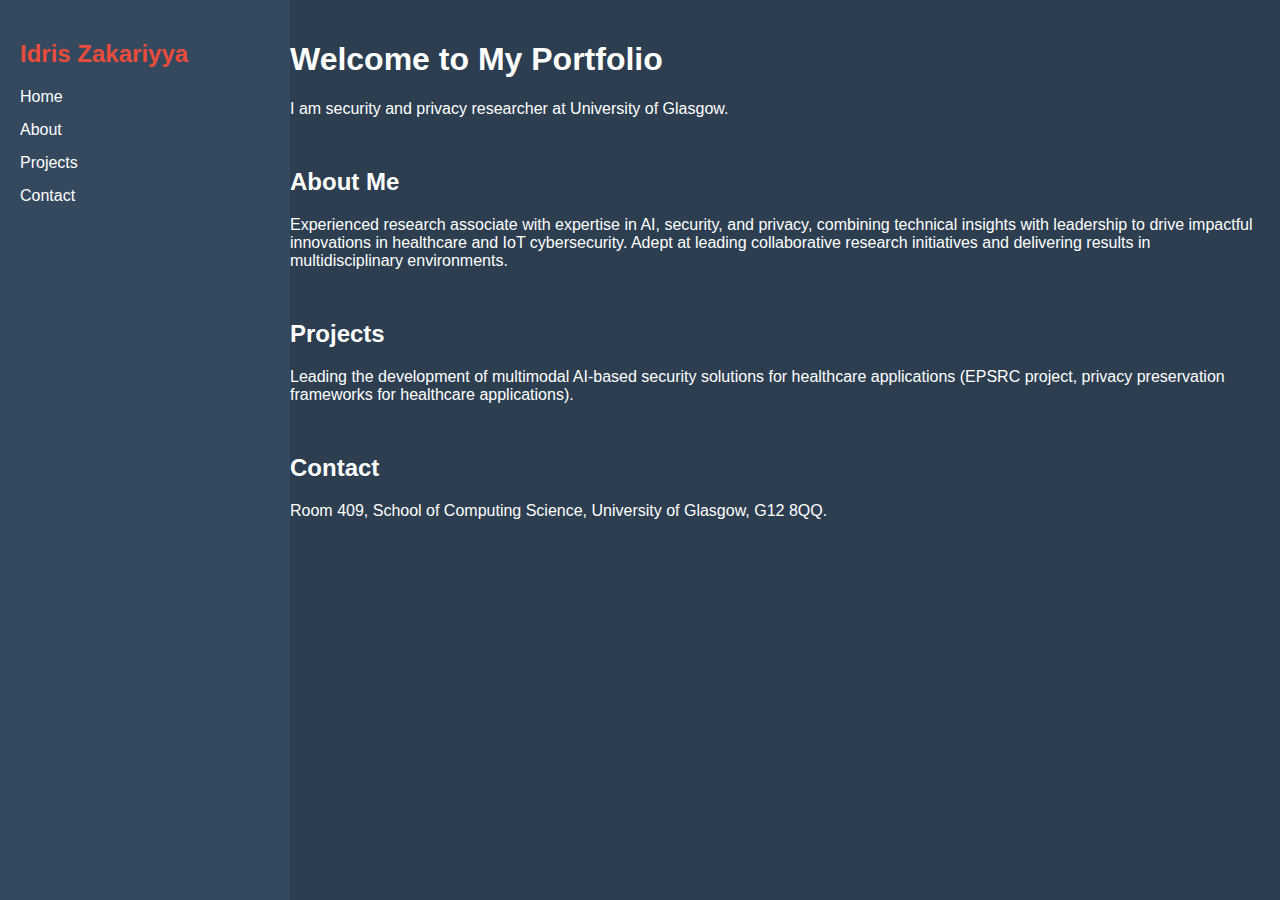
==== index.html @ 5781fd03 "Update index.html" ====
<!DOCTYPE html>
<html lang="en">
<head>
    <meta charset="UTF-8">
    <meta name="viewport" content="width=device-width, initial-scale=1.0">
    <title>Idris Zakariyya, Research Associate @ University of Glasgow</title>
    <link rel="stylesheet" href="styles.css">
    <style>
        body {
            font-family: Arial, sans-serif;
            margin: 0;
            display: flex;
            background-color: #2C3E50;
            color: white;
        }
        .sidebar {
            width: 250px;
            background: #34495E;
            padding: 20px;
            height: 100vh;
            position: fixed;
        }
        .sidebar h2 {
            color: #E74C3C;
        }
        .sidebar ul {
            list-style: none;
            padding: 0;
        }
        .sidebar ul li {
            margin: 15px 0;
        }
        .sidebar ul li a {
            color: white;
            text-decoration: none;
        }
        .content {
            margin-left: 270px;
            padding: 20px;
        }
        section {
            margin-bottom: 50px;
        }
    </style>
</head>
<body>
    <div class="sidebar">
        <h2>Idris Zakariyya</h2>
        <nav>
            <ul>
                <li><a href="#home">Home</a></li>
                <li><a href="#about">About</a></li>
                <li><a href="#projects">Projects</a></li>
                <li><a href="#contact">Contact</a></li>
            </ul>
        </nav>
    </div>
    
    <div class="content">
        <section id="home">
            <h1>Welcome to My Portfolio</h1>
            <p> I am security and privacy researcher at University of Glasgow.</p>
        </section>

        <section id="about">
            <h2>About Me</h2>
            <p>Experienced research associate with expertise in AI, security, and privacy, combining technical insights with leadership to drive impactful innovations in healthcare and IoT cybersecurity. Adept at leading collaborative research initiatives and delivering results in multidisciplinary environments.</p>
        </section>

        <section id="projects">
            <h2>Projects</h2>
            <p> Leading the development of multimodal AI-based security solutions for healthcare applications (EPSRC project, privacy preservation frameworks for healthcare applications).</p>
            
        </section>

        <section id="contact">
            <h2>Contact</h2>
            <p>Room 409, School of Computing Science, University of Glasgow, G12 8QQ.</p>
        </section>
    </div>

    <script src="script.js"></script>
</body>
</html>
---- styles.css ----
/* styles.css */
body {
    font-family: Arial, sans-serif;
    margin: 0;
    display: flex;
    background-color: #2C3E50;
    color: white;
}
/* Paste all other CSS rules from the <style> tag here */
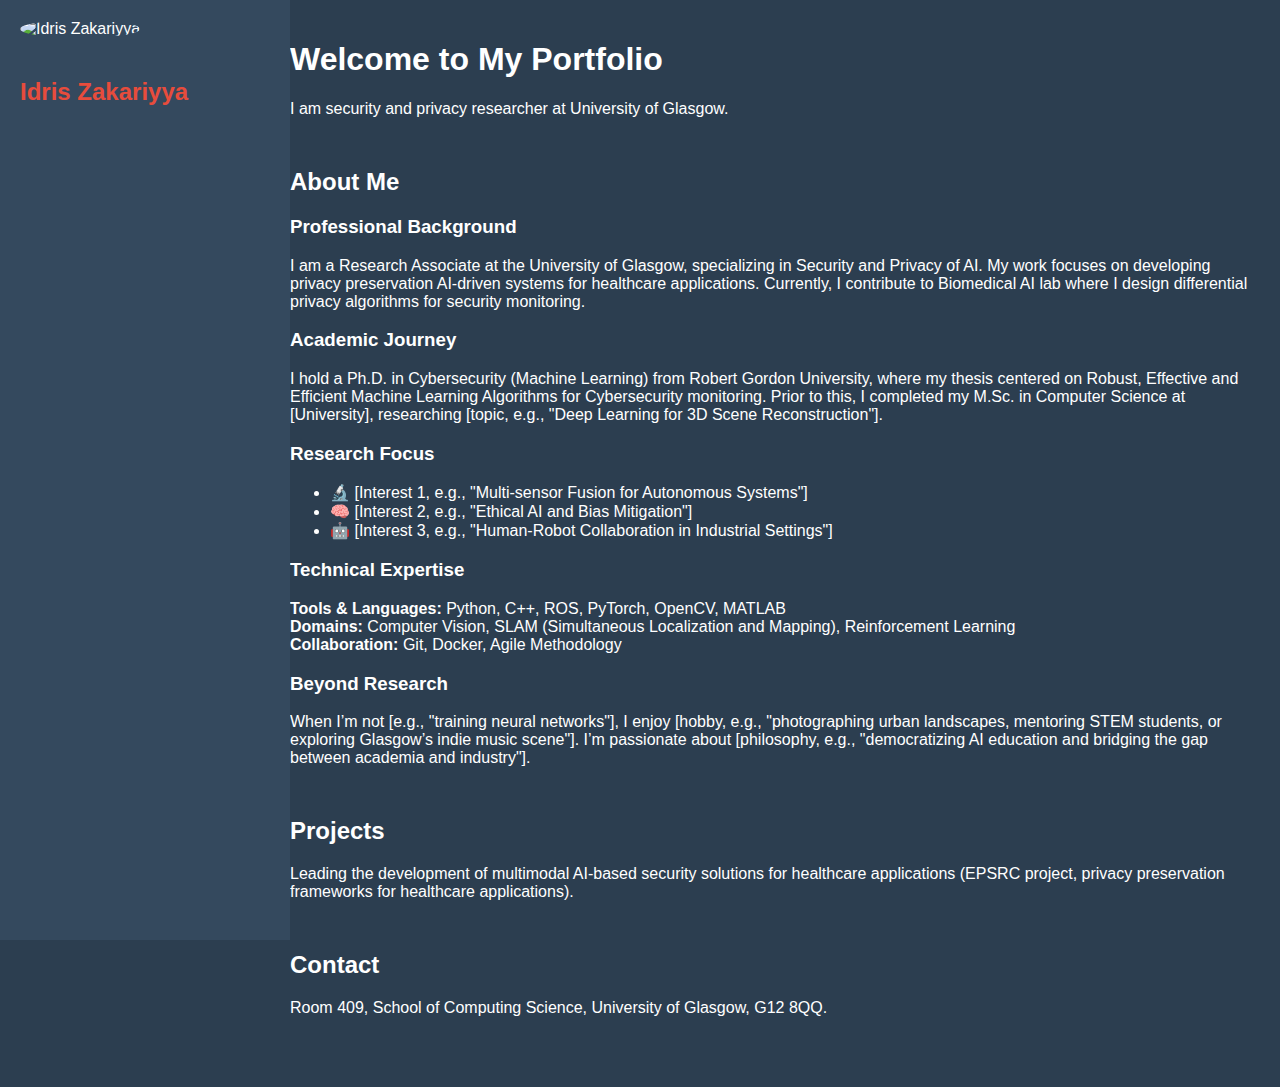
==== commit a76382d0: "Update index.html" ====
--- a/index.html
+++ b/index.html
@@ -55,6 +55,12 @@
             </ul>
         </nav>
     </div>
+
+    <div class="sidebar">
+    <img src="idris.jpg" alt="Idris Zakariyya" style="width: 150px; border-radius: 50%; margin-bottom: 20px;">
+    <h2>Idris Zakariyya</h2>
+    <!-- Rest of sidebar -->
+</div>
     
     <div class="content">
         <section id="home">
@@ -63,9 +69,49 @@
         </section>
 
         <section id="about">
-            <h2>About Me</h2>
-            <p>Experienced research associate with expertise in AI, security, and privacy, combining technical insights with leadership to drive impactful innovations in healthcare and IoT cybersecurity. Adept at leading collaborative research initiatives and delivering results in multidisciplinary environments.</p>
-        </section>
+    <h2>About Me</h2>
+    
+    <!-- Professional Summary -->
+    <h3>Professional Background</h3>
+    <p>
+        I am a Research Associate at the University of Glasgow, specializing in Security and Privacy of AI. 
+        My work focuses on developing privacy preservation AI-driven systems for healthcare applications. 
+        Currently, I contribute to Biomedical AI lab where I design differential privacy algorithms 
+        for security monitoring.
+    </p>
+
+    <!-- Academic Journey -->
+    <h3>Academic Journey</h3>
+    <p>
+        I hold a Ph.D. in Cybersecurity (Machine Learning) from Robert Gordon University, where my thesis centered on Robust, Effective and Efficient Machine
+        Learning Algorithms for Cybersecurity monitoring. Prior to this, I completed my M.Sc. in Computer Science 
+        at [University], researching [topic, e.g., "Deep Learning for 3D Scene Reconstruction"].
+    </p>
+
+    <!-- Research Interests -->
+    <h3>Research Focus</h3>
+    <ul>
+        <li>🔬 [Interest 1, e.g., "Multi-sensor Fusion for Autonomous Systems"]</li>
+        <li>🧠 [Interest 2, e.g., "Ethical AI and Bias Mitigation"]</li>
+        <li>🤖 [Interest 3, e.g., "Human-Robot Collaboration in Industrial Settings"]</li>
+    </ul>
+
+    <!-- Technical Skills -->
+    <h3>Technical Expertise</h3>
+    <p>
+        <strong>Tools & Languages:</strong> Python, C++, ROS, PyTorch, OpenCV, MATLAB<br>
+        <strong>Domains:</strong> Computer Vision, SLAM (Simultaneous Localization and Mapping), Reinforcement Learning<br>
+        <strong>Collaboration:</strong> Git, Docker, Agile Methodology
+    </p>
+
+    <!-- Personal Touch -->
+    <h3>Beyond Research</h3>
+    <p>
+        When I’m not [e.g., "training neural networks"], I enjoy [hobby, e.g., "photographing urban landscapes, mentoring STEM students, 
+        or exploring Glasgow’s indie music scene"]. I’m passionate about [philosophy, e.g., "democratizing AI education and bridging the gap 
+        between academia and industry"].
+    </p>
+</section>
 
         <section id="projects">
             <h2>Projects</h2>
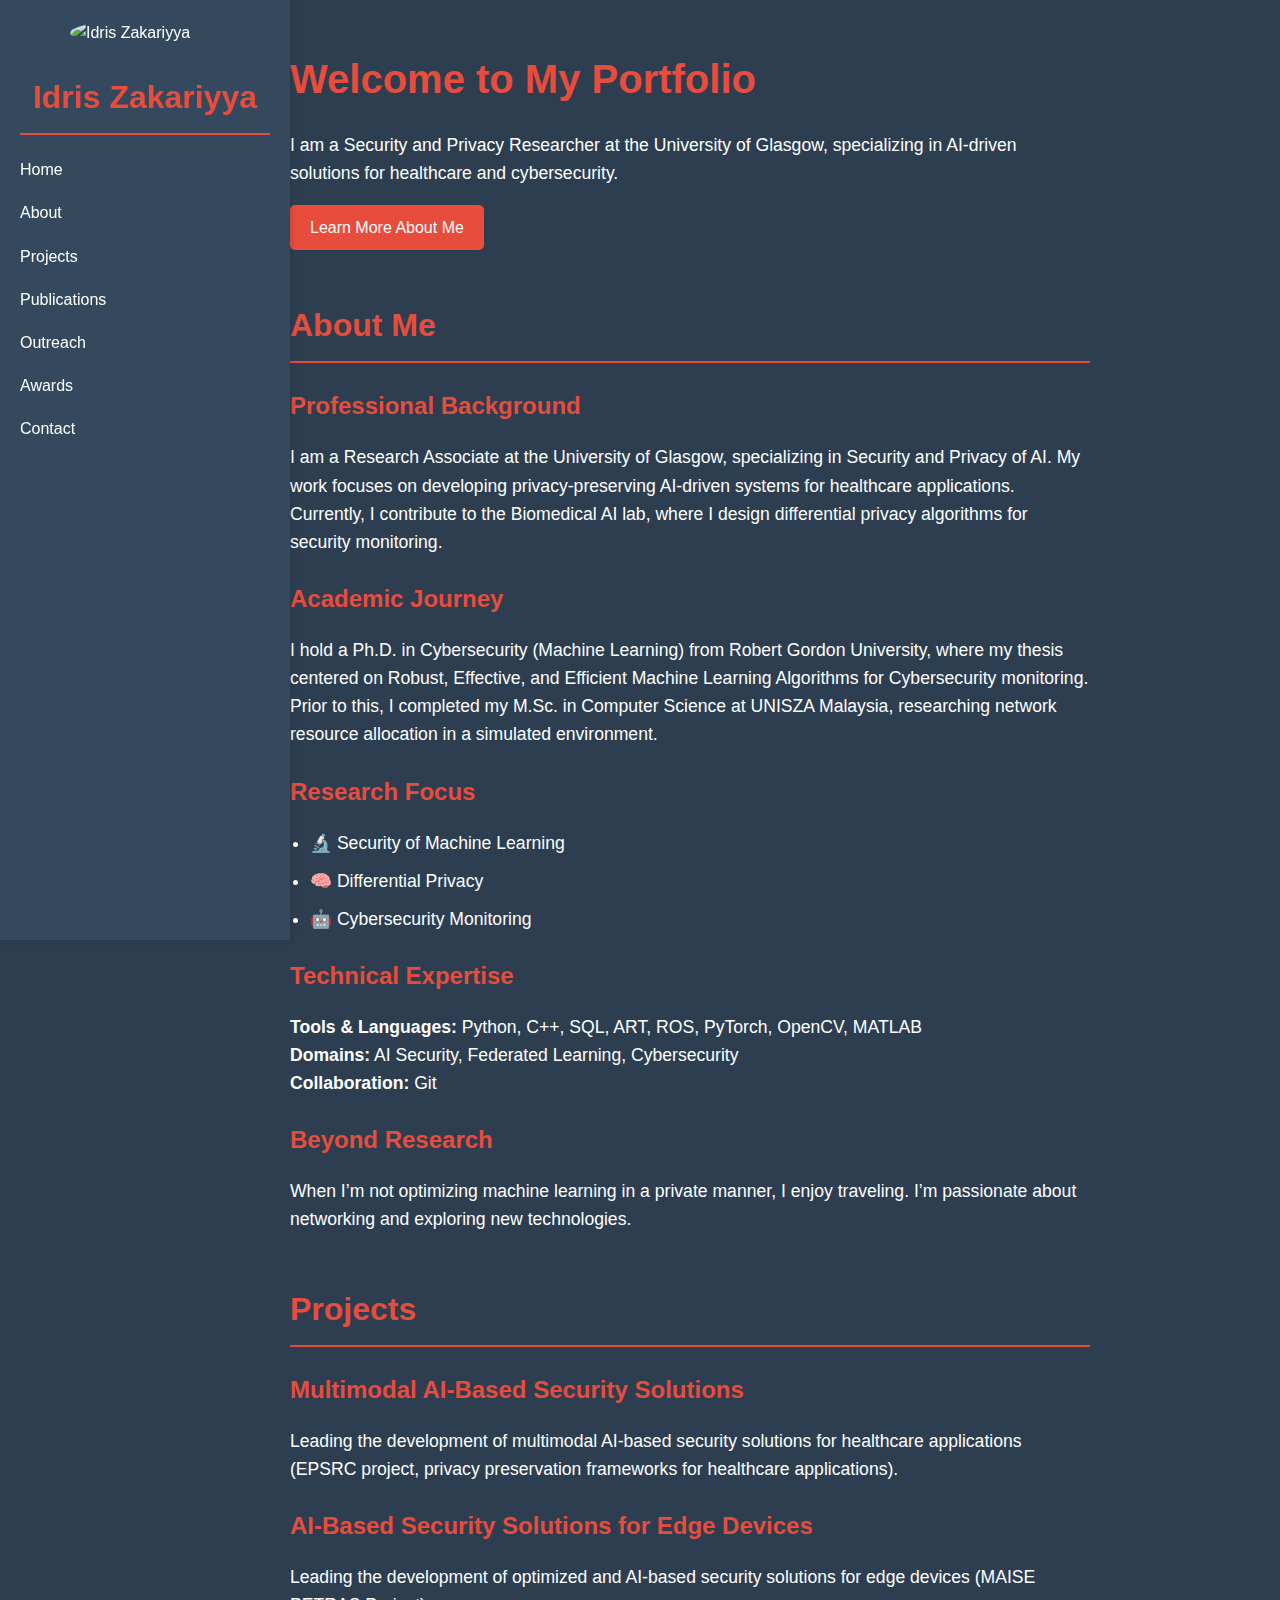
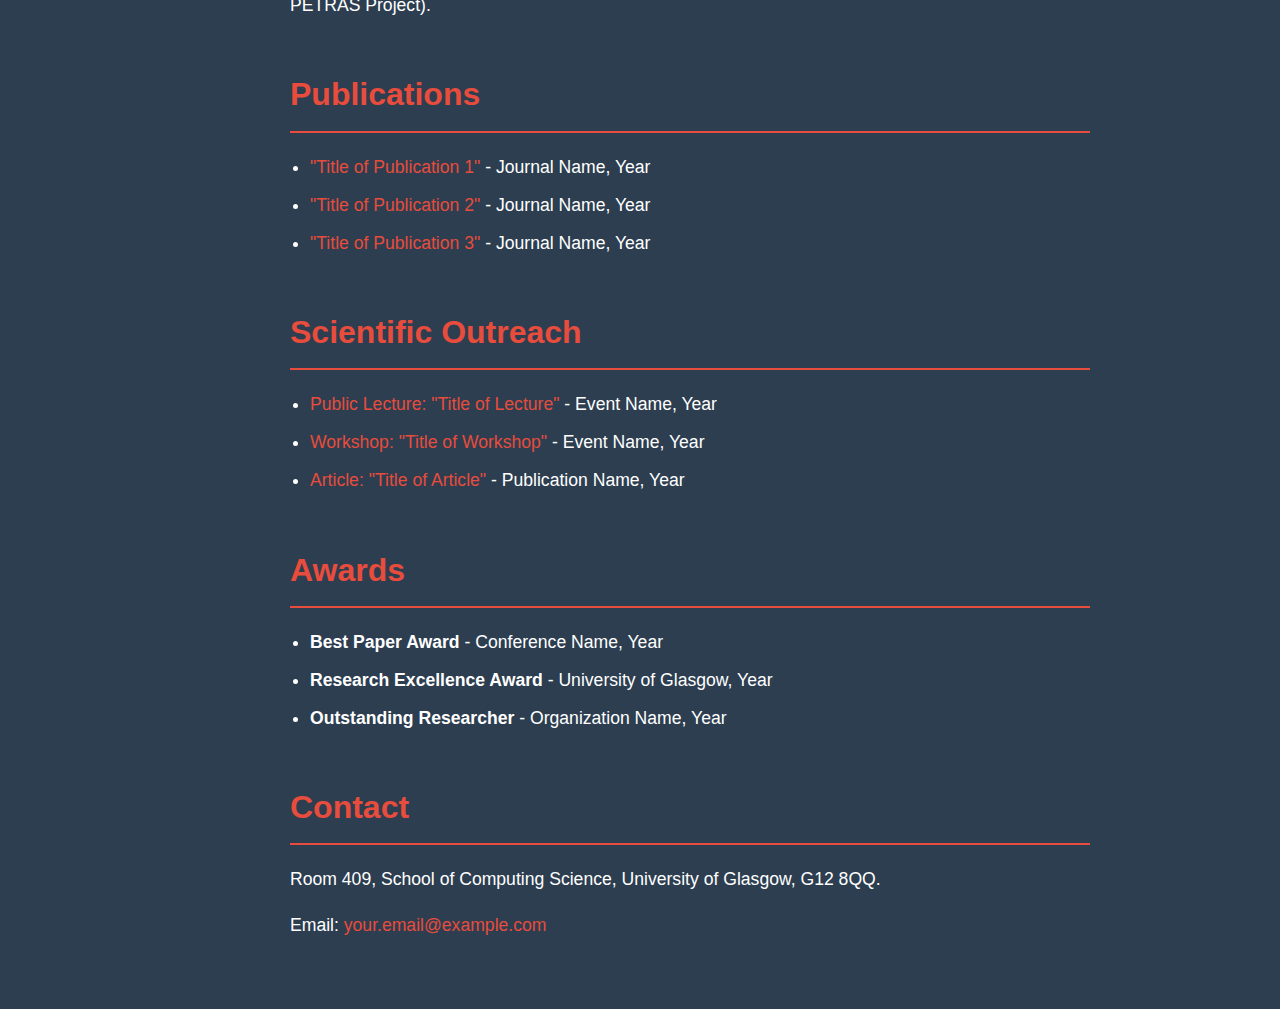
==== commit 357d8907: "Update index.html" ====
--- a/index.html
+++ b/index.html
@@ -4,127 +4,240 @@
     <meta charset="UTF-8">
     <meta name="viewport" content="width=device-width, initial-scale=1.0">
     <title>Idris Zakariyya, Research Associate @ University of Glasgow</title>
-    <link rel="stylesheet" href="styles.css">
     <style>
+        /* General Styles */
         body {
-            font-family: Arial, sans-serif;
+            font-family: 'Arial', sans-serif;
             margin: 0;
             display: flex;
             background-color: #2C3E50;
             color: white;
-        }
+            line-height: 1.6;
+        }
+
+        /* Sidebar Styles */
         .sidebar {
             width: 250px;
             background: #34495E;
             padding: 20px;
             height: 100vh;
             position: fixed;
-        }
+            box-shadow: 2px 0 5px rgba(0, 0, 0, 0.1);
+        }
+
+        .sidebar img {
+            width: 150px;
+            border-radius: 50%;
+            display: block;
+            margin: 0 auto 20px;
+        }
+
         .sidebar h2 {
             color: #E74C3C;
-        }
+            text-align: center;
+            margin-bottom: 20px;
+        }
+
         .sidebar ul {
             list-style: none;
             padding: 0;
         }
+
         .sidebar ul li {
             margin: 15px 0;
         }
+
         .sidebar ul li a {
             color: white;
             text-decoration: none;
-        }
+            font-size: 16px;
+            transition: color 0.3s ease;
+        }
+
+        .sidebar ul li a:hover {
+            color: #E74C3C;
+        }
+
+        /* Content Styles */
         .content {
             margin-left: 270px;
             padding: 20px;
-        }
+            max-width: 800px;
+        }
+
         section {
             margin-bottom: 50px;
+        }
+
+        h1, h2, h3 {
+            color: #E74C3C;
+        }
+
+        h1 {
+            font-size: 2.5rem;
+            margin-bottom: 20px;
+        }
+
+        h2 {
+            font-size: 2rem;
+            border-bottom: 2px solid #E74C3C;
+            padding-bottom: 10px;
+            margin-bottom: 20px;
+        }
+
+        h3 {
+            font-size: 1.5rem;
+            margin-bottom: 10px;
+        }
+
+        p, ul {
+            font-size: 1.1rem;
+        }
+
+        ul {
+            padding-left: 20px;
+        }
+
+        ul li {
+            margin-bottom: 10px;
+        }
+
+        a {
+            color: #E74C3C;
+            text-decoration: none;
+        }
+
+        a:hover {
+            text-decoration: underline;
+        }
+
+        /* Button Styles */
+        .btn {
+            display: inline-block;
+            padding: 10px 20px;
+            background-color: #E74C3C;
+            color: white;
+            border-radius: 5px;
+            text-decoration: none;
+            transition: background-color 0.3s ease;
+        }
+
+        .btn:hover {
+            background-color: #C0392B;
         }
     </style>
 </head>
 <body>
+    <!-- Sidebar -->
     <div class="sidebar">
+        <img src="idris.jpg" alt="Idris Zakariyya">
         <h2>Idris Zakariyya</h2>
         <nav>
             <ul>
                 <li><a href="#home">Home</a></li>
                 <li><a href="#about">About</a></li>
                 <li><a href="#projects">Projects</a></li>
+                <li><a href="#publications">Publications</a></li>
+                <li><a href="#outreach">Outreach</a></li>
+                <li><a href="#awards">Awards</a></li>
                 <li><a href="#contact">Contact</a></li>
             </ul>
         </nav>
     </div>
 
-    <div class="sidebar">
-    <img src="idris.jpg" alt="Idris Zakariyya" style="width: 150px; border-radius: 50%; margin-bottom: 20px;">
-    <h2>Idris Zakariyya</h2>
-    <!-- Rest of sidebar -->
-</div>
-    
+    <!-- Main Content -->
     <div class="content">
+        <!-- Home Section -->
         <section id="home">
             <h1>Welcome to My Portfolio</h1>
-            <p> I am security and privacy researcher at University of Glasgow.</p>
-        </section>
-
+            <p>I am a Security and Privacy Researcher at the University of Glasgow, specializing in AI-driven solutions for healthcare and cybersecurity.</p>
+            <a href="#about" class="btn">Learn More About Me</a>
+        </section>
+
+        <!-- About Section -->
         <section id="about">
-    <h2>About Me</h2>
-    
-    <!-- Professional Summary -->
-    <h3>Professional Background</h3>
-    <p>
-        I am a Research Associate at the University of Glasgow, specializing in Security and Privacy of AI. 
-        My work focuses on developing privacy preservation AI-driven systems for healthcare applications. 
-        Currently, I contribute to Biomedical AI lab where I design differential privacy algorithms 
-        for security monitoring.
-    </p>
-
-    <!-- Academic Journey -->
-    <h3>Academic Journey</h3>
-    <p>
-        I hold a Ph.D. in Cybersecurity (Machine Learning) from Robert Gordon University, where my thesis centered on Robust, Effective and Efficient Machine
-        Learning Algorithms for Cybersecurity monitoring. Prior to this, I completed my M.Sc. in Computer Science 
-        at [University], researching [topic, e.g., "Deep Learning for 3D Scene Reconstruction"].
-    </p>
-
-    <!-- Research Interests -->
-    <h3>Research Focus</h3>
-    <ul>
-        <li>🔬 [Interest 1, e.g., "Multi-sensor Fusion for Autonomous Systems"]</li>
-        <li>🧠 [Interest 2, e.g., "Ethical AI and Bias Mitigation"]</li>
-        <li>🤖 [Interest 3, e.g., "Human-Robot Collaboration in Industrial Settings"]</li>
-    </ul>
-
-    <!-- Technical Skills -->
-    <h3>Technical Expertise</h3>
-    <p>
-        <strong>Tools & Languages:</strong> Python, C++, ROS, PyTorch, OpenCV, MATLAB<br>
-        <strong>Domains:</strong> Computer Vision, SLAM (Simultaneous Localization and Mapping), Reinforcement Learning<br>
-        <strong>Collaboration:</strong> Git, Docker, Agile Methodology
-    </p>
-
-    <!-- Personal Touch -->
-    <h3>Beyond Research</h3>
-    <p>
-        When I’m not [e.g., "training neural networks"], I enjoy [hobby, e.g., "photographing urban landscapes, mentoring STEM students, 
-        or exploring Glasgow’s indie music scene"]. I’m passionate about [philosophy, e.g., "democratizing AI education and bridging the gap 
-        between academia and industry"].
-    </p>
-</section>
-
+            <h2>About Me</h2>
+            <h3>Professional Background</h3>
+            <p>
+                I am a Research Associate at the University of Glasgow, specializing in Security and Privacy of AI. 
+                My work focuses on developing privacy-preserving AI-driven systems for healthcare applications. 
+                Currently, I contribute to the Biomedical AI lab, where I design differential privacy algorithms 
+                for security monitoring.
+            </p>
+
+            <h3>Academic Journey</h3>
+            <p>
+                I hold a Ph.D. in Cybersecurity (Machine Learning) from Robert Gordon University, where my thesis centered on Robust, Effective, and Efficient Machine
+                Learning Algorithms for Cybersecurity monitoring. Prior to this, I completed my M.Sc. in Computer Science 
+                at UNISZA Malaysia, researching network resource allocation in a simulated environment.
+            </p>
+
+            <h3>Research Focus</h3>
+            <ul>
+                <li>🔬 Security of Machine Learning</li>
+                <li>🧠 Differential Privacy</li>
+                <li>🤖 Cybersecurity Monitoring</li>
+            </ul>
+
+            <h3>Technical Expertise</h3>
+            <p>
+                <strong>Tools & Languages:</strong> Python, C++, SQL, ART, ROS, PyTorch, OpenCV, MATLAB<br>
+                <strong>Domains:</strong> AI Security, Federated Learning, Cybersecurity<br>
+                <strong>Collaboration:</strong> Git
+            </p>
+
+            <h3>Beyond Research</h3>
+            <p>
+                When I’m not optimizing machine learning in a private manner, I enjoy traveling. I’m passionate about networking and exploring new technologies.
+            </p>
+        </section>
+
+        <!-- Projects Section -->
         <section id="projects">
             <h2>Projects</h2>
-            <p> Leading the development of multimodal AI-based security solutions for healthcare applications (EPSRC project, privacy preservation frameworks for healthcare applications).</p>
-            
-        </section>
-
+            <h3>Multimodal AI-Based Security Solutions</h3>
+            <p>Leading the development of multimodal AI-based security solutions for healthcare applications (EPSRC project, privacy preservation frameworks for healthcare applications).</p>
+
+            <h3>AI-Based Security Solutions for Edge Devices</h3>
+            <p>Leading the development of optimized and AI-based security solutions for edge devices (MAISE PETRAS Project).</p>
+        </section>
+
+        <!-- Publications Section -->
+        <section id="publications">
+            <h2>Publications</h2>
+            <ul>
+                <li><a href="#">"Title of Publication 1"</a> - Journal Name, Year</li>
+                <li><a href="#">"Title of Publication 2"</a> - Journal Name, Year</li>
+                <li><a href="#">"Title of Publication 3"</a> - Journal Name, Year</li>
+            </ul>
+        </section>
+
+        <!-- Outreach Section -->
+        <section id="outreach">
+            <h2>Scientific Outreach</h2>
+            <ul>
+                <li><a href="#">Public Lecture: "Title of Lecture"</a> - Event Name, Year</li>
+                <li><a href="#">Workshop: "Title of Workshop"</a> - Event Name, Year</li>
+                <li><a href="#">Article: "Title of Article"</a> - Publication Name, Year</li>
+            </ul>
+        </section>
+
+        <!-- Awards Section -->
+        <section id="awards">
+            <h2>Awards</h2>
+            <ul>
+                <li><strong>Best Paper Award</strong> - Conference Name, Year</li>
+                <li><strong>Research Excellence Award</strong> - University of Glasgow, Year</li>
+                <li><strong>Outstanding Researcher</strong> - Organization Name, Year</li>
+            </ul>
+        </section>
+
+        <!-- Contact Section -->
         <section id="contact">
             <h2>Contact</h2>
             <p>Room 409, School of Computing Science, University of Glasgow, G12 8QQ.</p>
+            <p>Email: <a href="mailto:your.email@example.com">your.email@example.com</a></p>
         </section>
     </div>
-
-    <script src="script.js"></script>
 </body>
 </html>
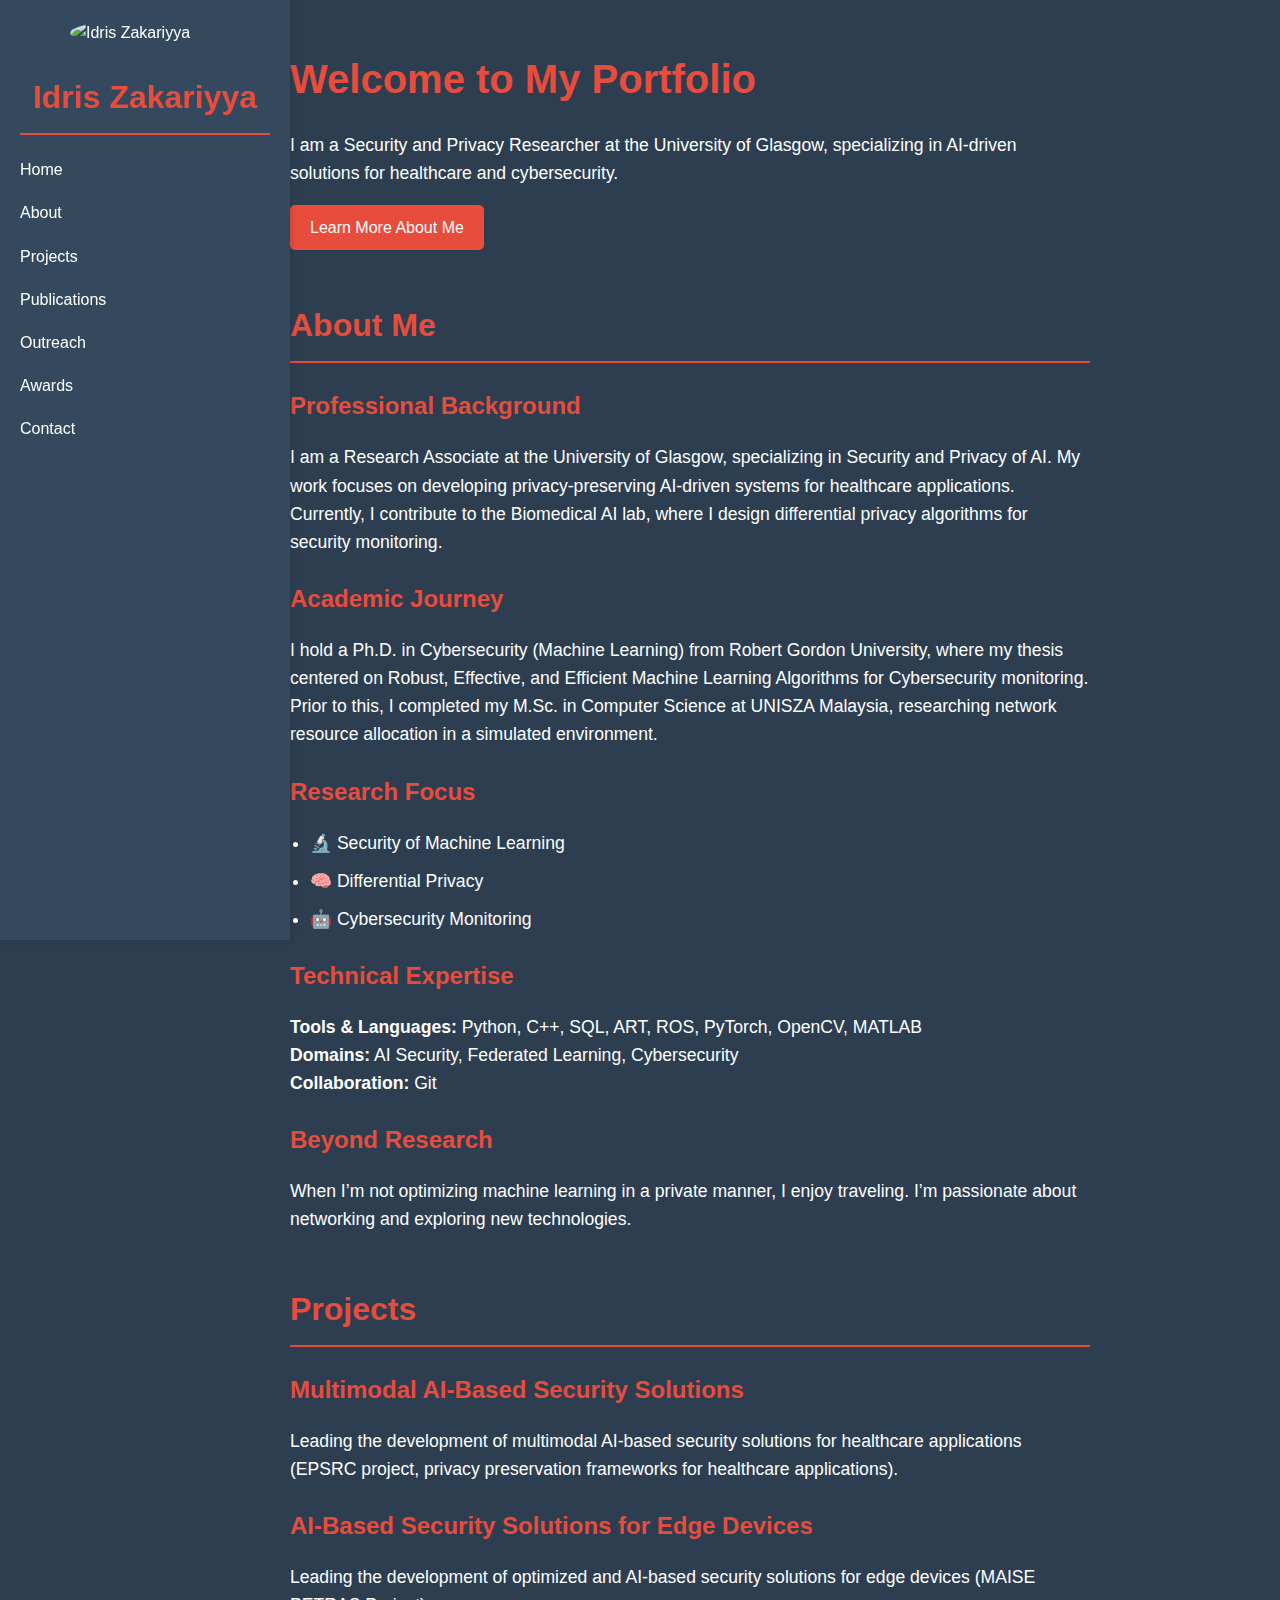
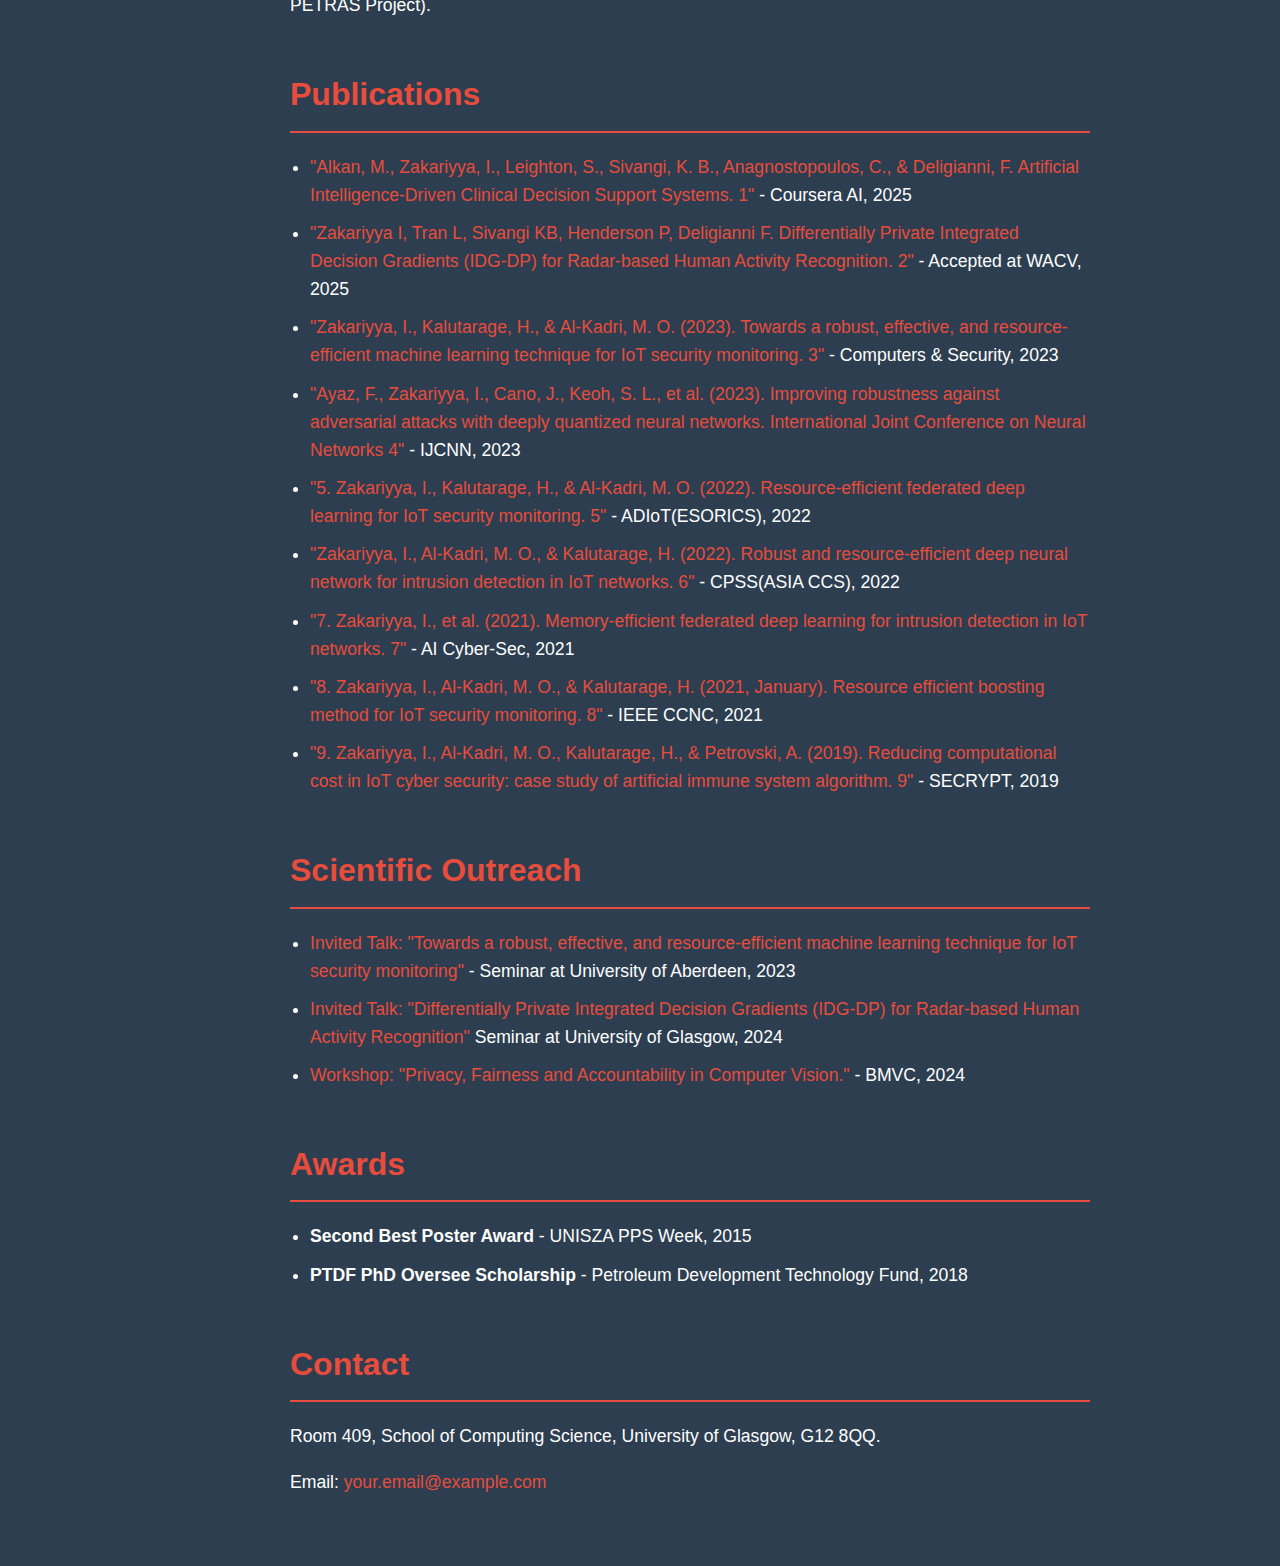
==== commit 97f2de75: "Update index.html" ====
--- a/index.html
+++ b/index.html
@@ -206,9 +206,16 @@
         <section id="publications">
             <h2>Publications</h2>
             <ul>
-                <li><a href="#">"Title of Publication 1"</a> - Journal Name, Year</li>
-                <li><a href="#">"Title of Publication 2"</a> - Journal Name, Year</li>
-                <li><a href="#">"Title of Publication 3"</a> - Journal Name, Year</li>
+                <li><a href="#">"Alkan, M., Zakariyya, I., Leighton, S., Sivangi, K. B., Anagnostopoulos, C., & Deligianni, F. Artificial Intelligence-Driven Clinical Decision Support Systems. 1"</a> - Coursera AI, 2025</li>
+                <li><a href="#">"Zakariyya I, Tran L, Sivangi KB, Henderson P, Deligianni F. Differentially Private Integrated Decision Gradients (IDG-DP) for Radar-based Human Activity Recognition. 2"</a> - Accepted at WACV, 2025</li>
+                <li><a href="#">"Zakariyya, I., Kalutarage, H., & Al-Kadri, M. O. (2023). Towards a robust, effective, and resource-efficient machine learning technique for IoT security monitoring. 3"</a> - Computers & Security, 2023</li>
+                <li><a href="#">"Ayaz, F., Zakariyya, I., Cano, J., Keoh, S. L., et al. (2023). Improving robustness against adversarial attacks with deeply quantized neural networks. International Joint Conference on Neural Networks 4"</a> - IJCNN, 2023</li>
+                <li><a href="#">"5.	Zakariyya, I., Kalutarage, H., & Al-Kadri, M. O. (2022). Resource-efficient federated deep learning for IoT security monitoring.  5"</a> - ADIoT(ESORICS), 2022</li>
+                <li><a href="#">"Zakariyya, I., Al-Kadri, M. O., & Kalutarage, H. (2022). Robust and resource-efficient deep neural network for intrusion detection in IoT networks. 6"</a> - CPSS(ASIA CCS), 2022</li>
+                <li><a href="#">"7.	Zakariyya, I., et al. (2021). Memory-efficient federated deep learning for intrusion detection in IoT networks. 7"</a> - AI Cyber-Sec, 2021</li>
+                <li><a href="#">"8.	Zakariyya, I., Al-Kadri, M. O., & Kalutarage, H. (2021, January). Resource efficient boosting method for IoT security monitoring. 8"</a> - IEEE CCNC, 2021</li>
+                <li><a href="#">"9.	Zakariyya, I., Al-Kadri, M. O., Kalutarage, H., & Petrovski, A. (2019). Reducing computational cost in IoT cyber security: case study of artificial immune system algorithm. 9"</a> - SECRYPT, 2019</li>
+                
             </ul>
         </section>
 
@@ -216,9 +223,9 @@
         <section id="outreach">
             <h2>Scientific Outreach</h2>
             <ul>
-                <li><a href="#">Public Lecture: "Title of Lecture"</a> - Event Name, Year</li>
-                <li><a href="#">Workshop: "Title of Workshop"</a> - Event Name, Year</li>
-                <li><a href="#">Article: "Title of Article"</a> - Publication Name, Year</li>
+                <li><a href="#">Invited Talk: "Towards a robust, effective, and resource-efficient machine learning technique for IoT security monitoring"</a> - Seminar at University of Aberdeen, 2023</li>
+                <li><a href="#">Invited Talk: "Differentially Private Integrated Decision Gradients (IDG-DP) for Radar-based Human Activity Recognition"</a> Seminar at University of Glasgow, 2024</li>
+                <li><a href="#">Workshop: "Privacy, Fairness and Accountability in Computer Vision."</a> - BMVC, 2024</li>
             </ul>
         </section>
 
@@ -226,9 +233,8 @@
         <section id="awards">
             <h2>Awards</h2>
             <ul>
-                <li><strong>Best Paper Award</strong> - Conference Name, Year</li>
-                <li><strong>Research Excellence Award</strong> - University of Glasgow, Year</li>
-                <li><strong>Outstanding Researcher</strong> - Organization Name, Year</li>
+                <li><strong>Second Best Poster Award</strong> - UNISZA PPS Week, 2015</li>
+                <li><strong>PTDF PhD Oversee Scholarship</strong> - Petroleum Development Technology Fund, 2018</li>
             </ul>
         </section>
 
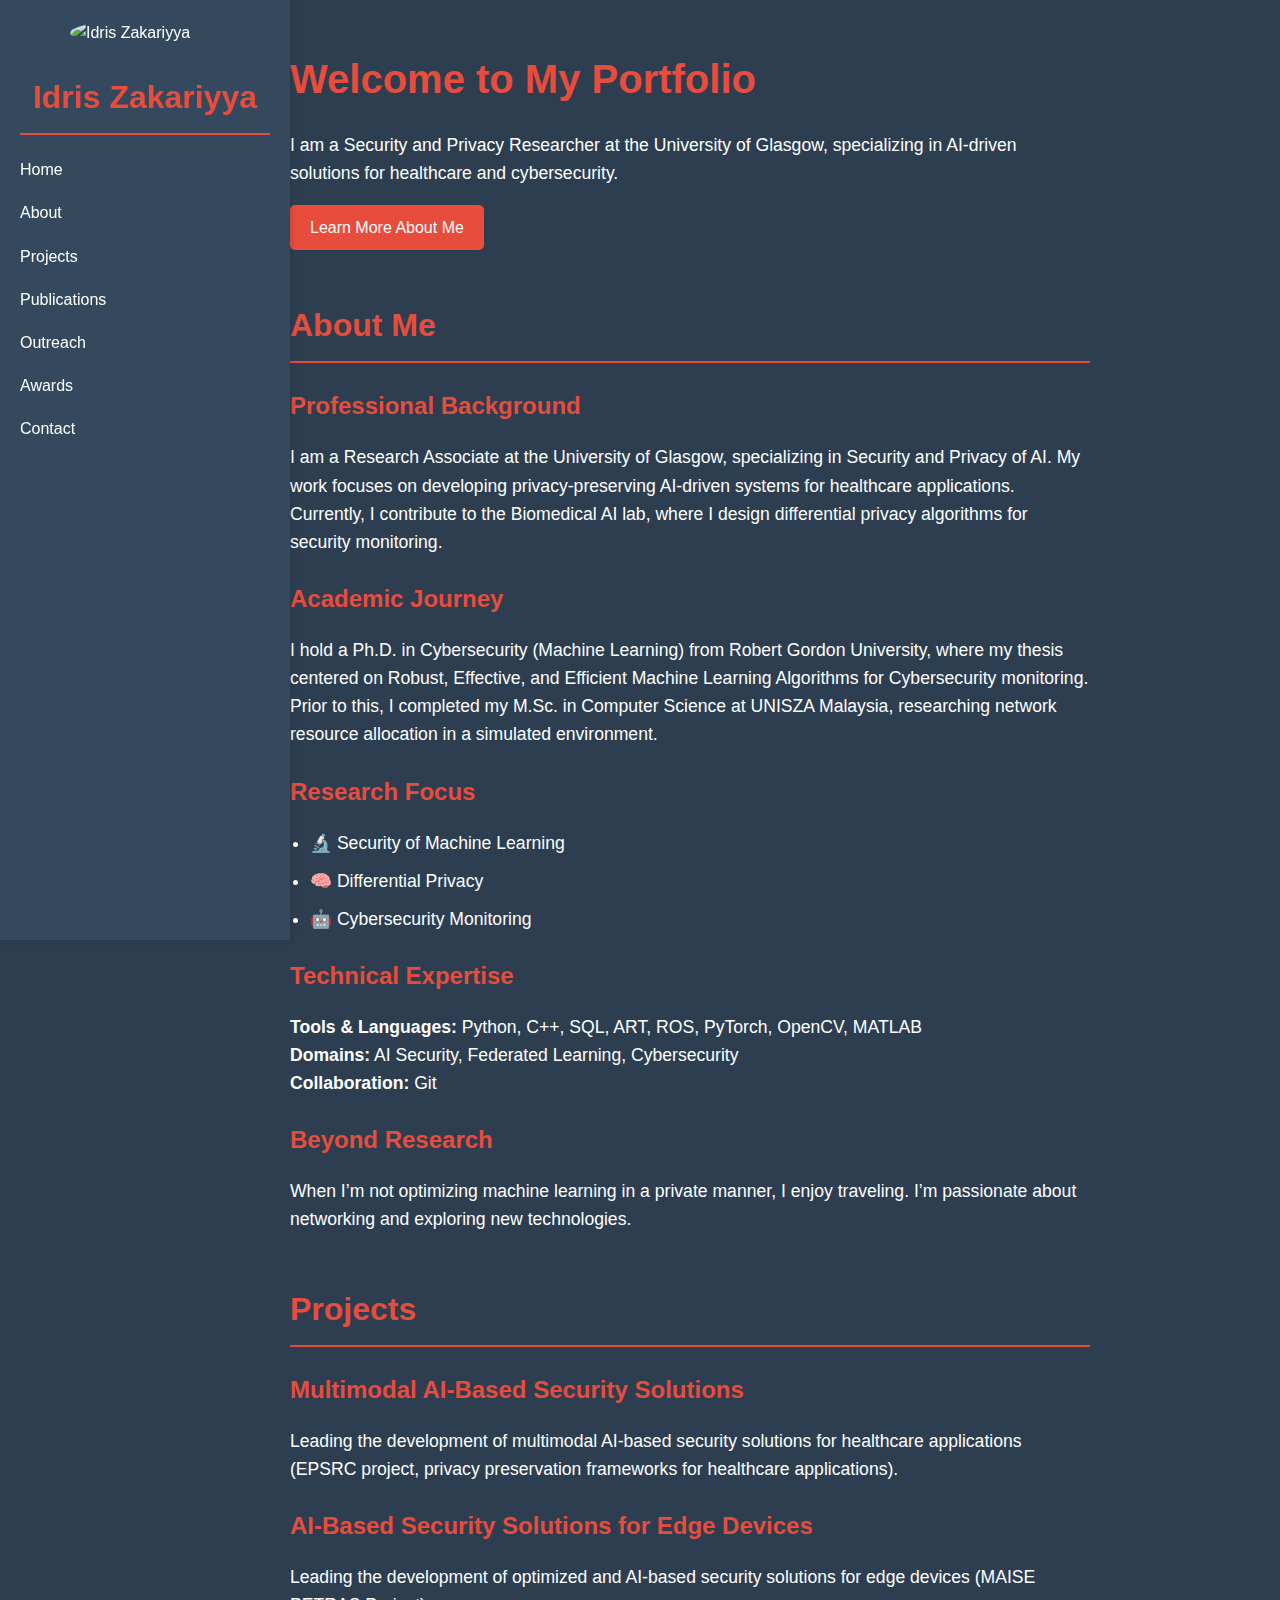
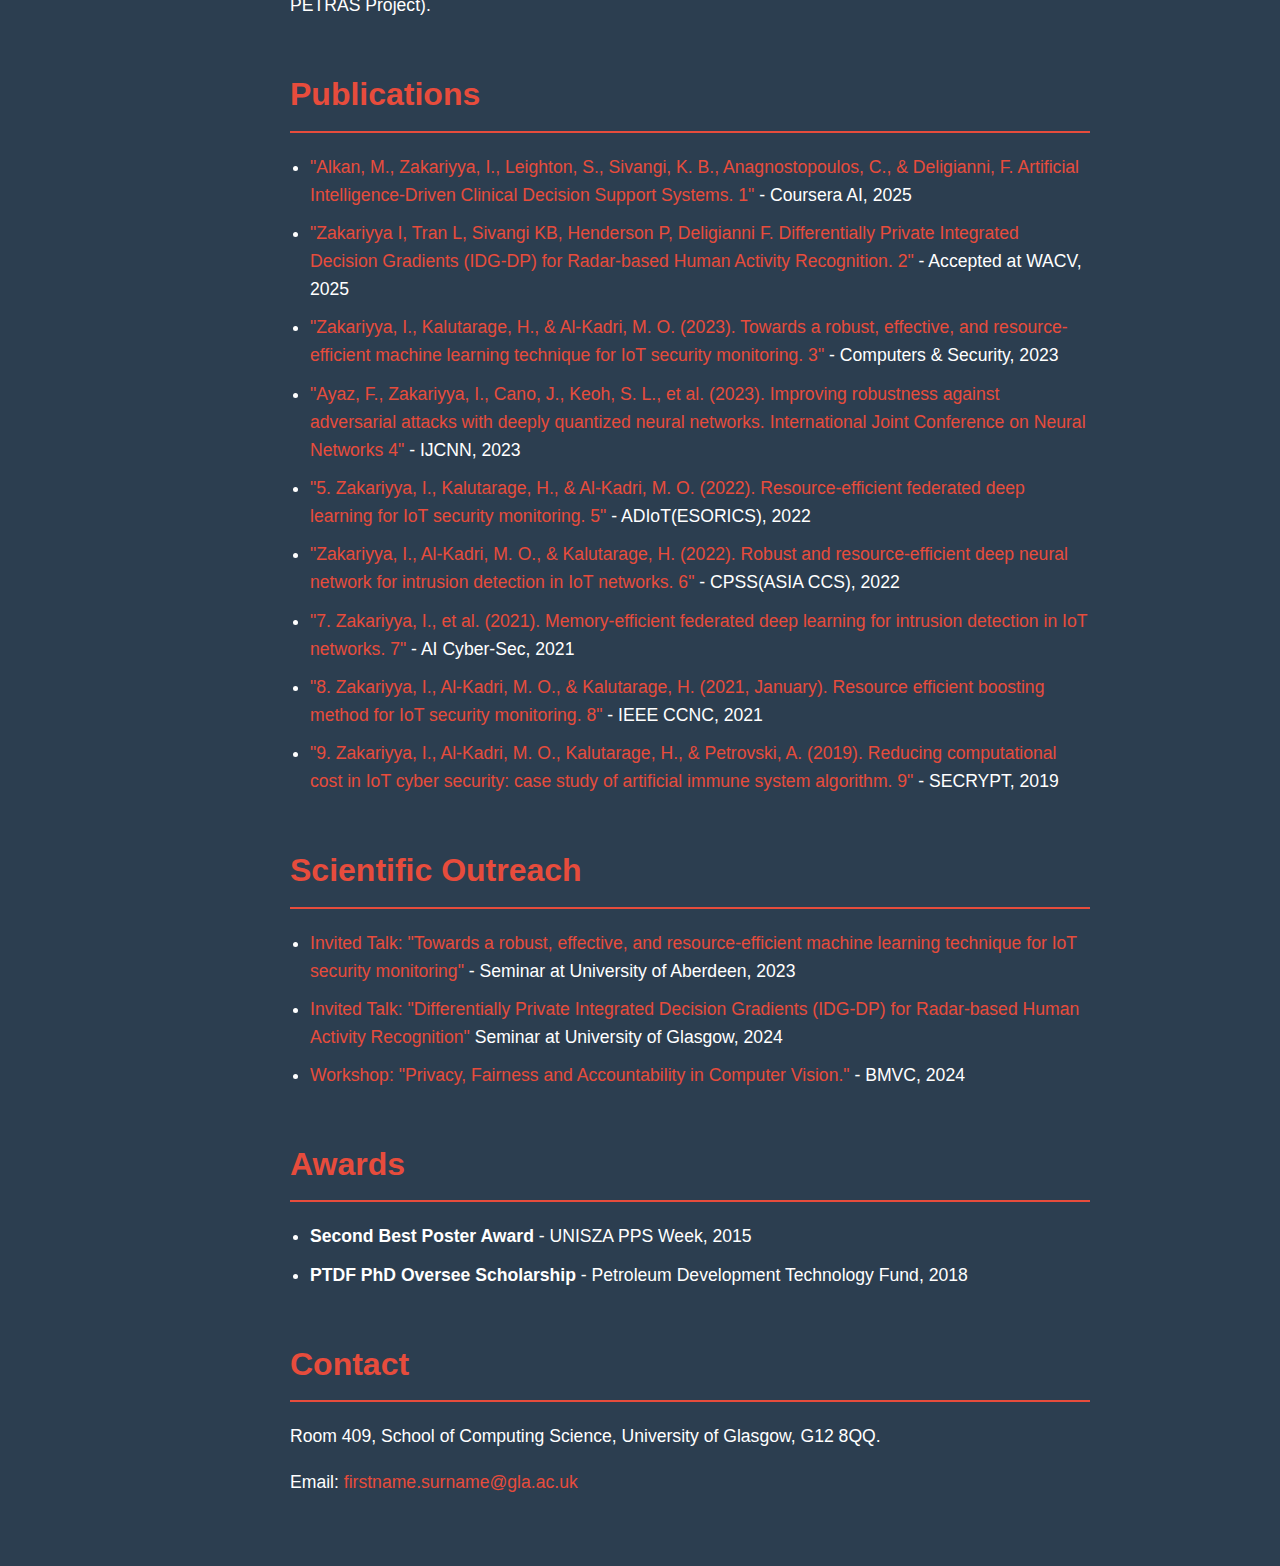
==== commit 776dae59: "Update index.html" ====
--- a/index.html
+++ b/index.html
@@ -242,7 +242,7 @@
         <section id="contact">
             <h2>Contact</h2>
             <p>Room 409, School of Computing Science, University of Glasgow, G12 8QQ.</p>
-            <p>Email: <a href="mailto:your.email@example.com">your.email@example.com</a></p>
+            <p>Email: <a href="mailto:your.email@example.com">firstname.surname@gla.ac.uk</a></p>
         </section>
     </div>
 </body>
